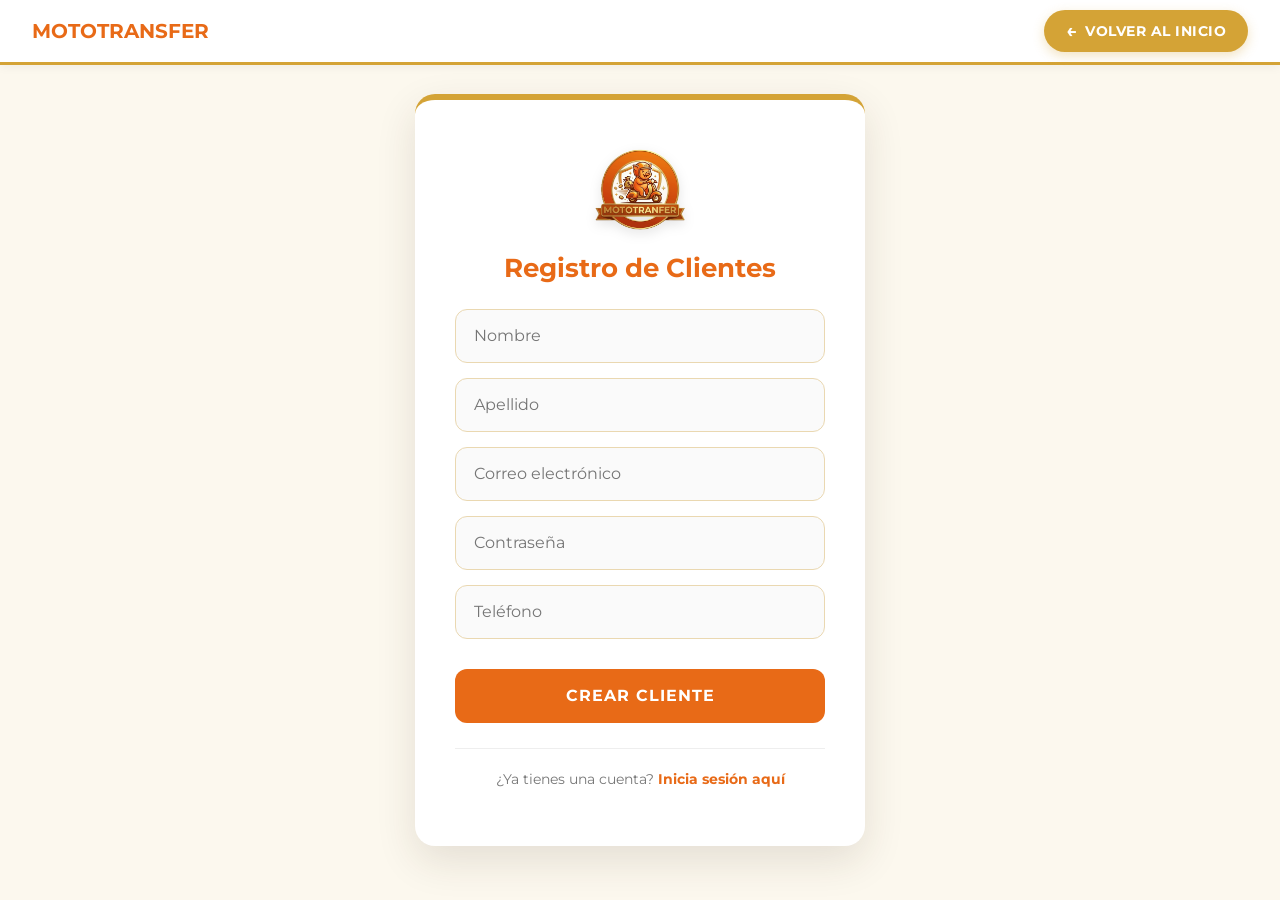
==== index.html @ 72218c3f "Actualizacion proyecto a orientacion de objetos" ====
<!DOCTYPE html>
<html lang="es">
<head>
    <meta charset="UTF-8">
    <meta name="viewport" content="width=device-width, initial-scale=1.0">
    <title>MotoTransfer | Registro</title>
    <link rel="shortcut icon" href="ICONs/Moto48x48.png" type="image/x-icon">
    <link href="https://cdn.jsdelivr.net/npm/bootstrap@5.3.3/dist/css/bootstrap.min.css" rel="stylesheet">
    <link rel="stylesheet" href="CSS/register.css">
</head>
<body>

    <nav class="navbar navbar-expand-lg bg-body-tertiary">
        <div class="container-fluid">
            <a class="navbar-brand" href="index.html">MotoTransfer</a>
            <button class="navbar-toggler" type="button" data-bs-toggle="collapse" data-bs-target="#navbarNav">
                <span class="navbar-toggler-icon"></span>
            </button>
            <div class="collapse navbar-collapse" id="navbarNav">
                <div class="navbar-nav ms-auto align-items-center">
                    <a class="nav-link nav-return-btn" href="index.html">
                      <span class="arrow">←</span> Volver al Inicio
                    </a>
                </div>
            </div>
        </div>
    </nav>

    <div class="login-wrapper">
        <div class="form-background">
            <div class="logo-container">
                <img src="ICONs/MotoTransfer.png" alt="MotoTransfer Logo" class="login-logo">
            </div>
            
            <h1>Registro de Clientes</h1>
            
            <div id="registroForm">
                <div class="input-group-custom">
                    <input type="text" id="firstName" placeholder="Nombre" required>
                </div>
                <div class="input-group-custom">
                    <input type="text" id="lastName" placeholder="Apellido" required>
                </div>
                <div class="input-group-custom">
                    <input type="email" id="email" placeholder="Correo electrónico" required>
                </div>
                <div class="input-group-custom">
                    <input type="password" id="password" placeholder="Contraseña" required>
                </div>
                <div class="input-group-custom">
                    <input type="tel" id="phone" placeholder="Teléfono" required>
                </div>
                
                <button id="btnGuardar" class="btn-submit">CREAR CLIENTE</button>
            </div>

            <div class="login-footer">
                <p>¿Ya tienes una cuenta? <a href="login.html">Inicia sesión aquí</a></p>
            </div>
        </div>
    </div>

    <script src="JS/register.js"></script>
    <script src="https://cdn.jsdelivr.net/npm/bootstrap@5.3.3/dist/js/bootstrap.bundle.min.js"></script>
</body>
</html>
---- CSS/register.css ----
@import url('https://fonts.googleapis.com/css2?family=Montserrat:wght@400;600;700&display=swap');

* {
    box-sizing: border-box;
}

body {
    background-color: #FCF8EE;
    font-family: 'Montserrat', sans-serif;
    margin: 0;
    padding: 0;
}

.navbar.bg-body-tertiary {
    position: fixed;
    top: 0;
    width: 100%;
    z-index: 1000;
    background-color: #ffffff !important;
    border-bottom: 3px solid #D4A336;
    box-shadow: 0 2px 10px rgba(0,0,0,0.05);
    padding: 10px 0;
}

.navbar-brand {
    color: #E86A17 !important;
    font-weight: 700;
    text-transform: uppercase;
    margin-left: 20px;
}

.nav-link {
    color: #3D2616 !important;
    font-weight: 600;
    margin-right: 20px;
}

.nav-return-btn {
    background-color: #D4A336 !important;
    color: #ffffff !important;
    padding: 8px 22px !important;
    border-radius: 50px !important;
    font-weight: 700 !important;
    font-size: 0.85rem !important;
    text-transform: uppercase;
    letter-spacing: 0.5px;
    box-shadow: 0 4px 12px rgba(212, 163, 54, 0.3);
    transition: all 0.3s ease !important;
    display: flex;
    align-items: center;
    gap: 8px; 
}

.nav-return-btn .arrow {
    transition: transform 0.3s ease;
    font-size: 1.1rem;
}

.nav-return-btn:hover {
    background-color: #3D2616 !important;
    color: #ffffff !important;
    transform: translateY(-2px);
    box-shadow: 0 6px 15px rgba(0, 0, 0, 0.15);
}

.nav-return-btn:hover .arrow {
    transform: translateX(-5px);
}

@media (max-width: 991px) {
    .nav-return-btn {
        margin-top: 10px;
        justify-content: center;
        width: 100%;
    }
}

.login-wrapper {
    display: flex;
    justify-content: center;
    align-items: center;
    min-height: 100vh;
    padding-top: 80px; /* Un poco más de espacio superior por el navbar fijo */
    padding-bottom: 40px;
}

.form-background {
    background-color: #ffffff;
    padding: 40px;
    border-radius: 20px;
    box-shadow: 0 15px 40px rgba(61, 38, 22, 0.12);
    border-top: 6px solid #D4A336;
    width: 100%;
    max-width: 450px; /* Ligeramente más ancho que el login por la cantidad de inputs */
    text-align: center;
}

.logo-container {
    margin-bottom: 15px;
}

.login-logo {
    width: 180px;
    height: auto;
    filter: drop-shadow(0 4px 6px rgba(0,0,0,0.1));
}

h1 {
    color: #E86A17;
    font-weight: 700;
    font-size: 1.6rem;
    margin-bottom: 25px;
}

.input-group-custom {
    margin-bottom: 15px;
}

input {
    width: 100%;
    padding: 14px 18px;
    border: 1px solid #EAD8B1;
    border-radius: 12px;
    outline: none;
    font-size: 1rem;
    transition: all 0.3s ease;
    background-color: #fafafa;
}

input:focus {
    border-color: #E86A17;
    box-shadow: 0 0 0 4px rgba(232, 106, 23, 0.1);
    background-color: #fff;
}

.btn-submit {
    width: 100%;
    background-color: #E86A17;
    color: white;
    padding: 15px;
    border: none;
    border-radius: 12px;
    font-weight: 700;
    font-size: 1rem;
    text-transform: uppercase;
    letter-spacing: 1px;
    cursor: pointer;
    margin-top: 15px;
    transition: all 0.3s ease;
}

.btn-submit:hover {
    background-color: #D4A336;
    transform: translateY(-2px);
    box-shadow: 0 5px 15px rgba(212, 163, 54, 0.4);
}

.login-footer {
    margin-top: 25px;
    border-top: 1px solid #eee;
    padding-top: 20px;
}

.login-footer p {
    color: #777;
    font-size: 0.9rem;
}

.login-footer a {
    color: #E86A17;
    text-decoration: none;
    font-weight: 700;
    transition: color 0.3s ease;
}

.login-footer a:hover {
    color: #D4A336;
    text-decoration: underline;
}
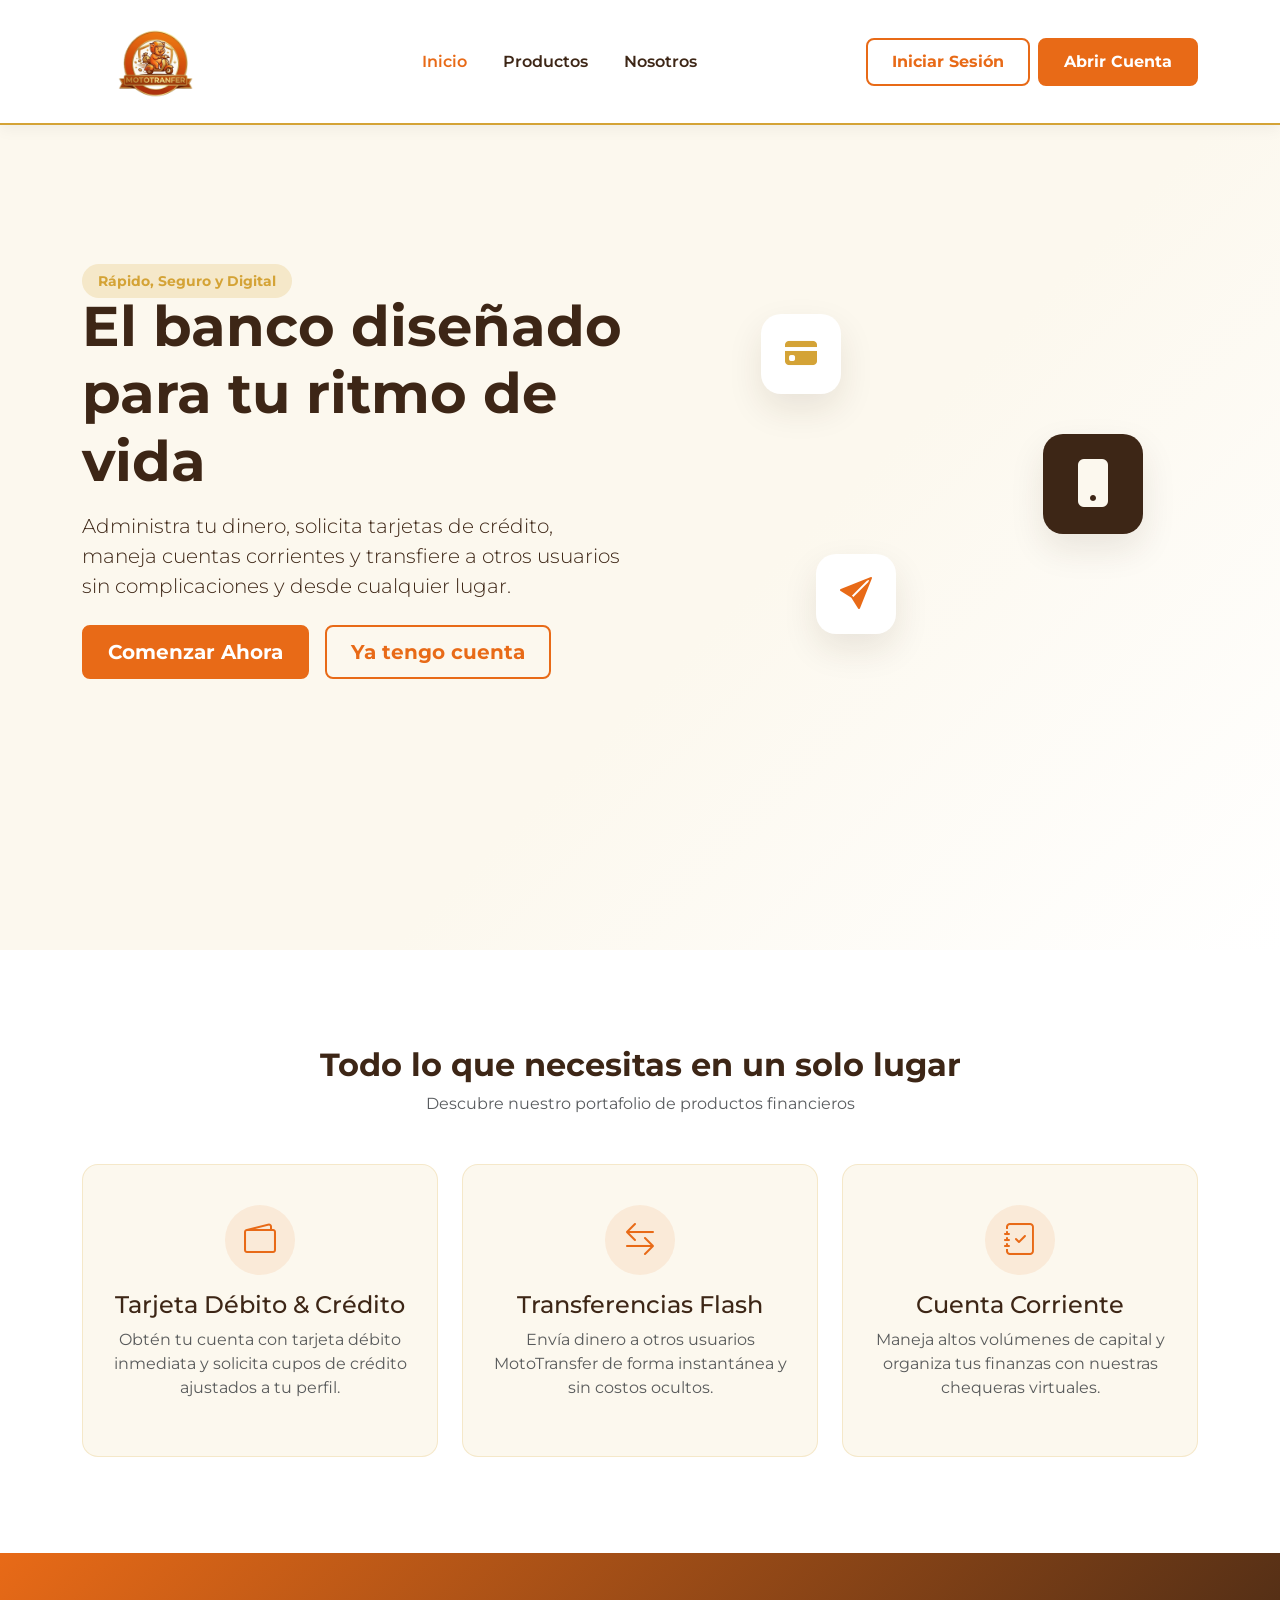
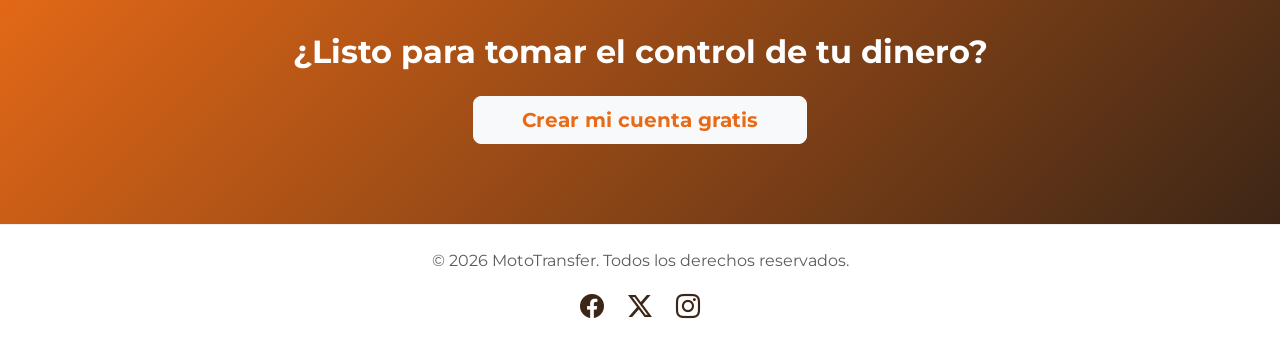
==== commit 9fa892f1: "Actualizacion dashboard con POO" ====
--- a/index.html
+++ b/index.html
@@ -3,64 +3,109 @@
 <head>
     <meta charset="UTF-8">
     <meta name="viewport" content="width=device-width, initial-scale=1.0">
-    <title>MotoTransfer | Registro</title>
+    <title>MotoTransfer | Tu Banco en Movimiento</title>
     <link rel="shortcut icon" href="ICONs/Moto48x48.png" type="image/x-icon">
     <link href="https://cdn.jsdelivr.net/npm/bootstrap@5.3.3/dist/css/bootstrap.min.css" rel="stylesheet">
-    <link rel="stylesheet" href="CSS/register.css">
+    <link rel="stylesheet" href="https://cdn.jsdelivr.net/npm/bootstrap-icons@1.11.3/font/bootstrap-icons.min.css">
+    <link rel="stylesheet" href="CSS/index.css">
 </head>
 <body>
 
-    <nav class="navbar navbar-expand-lg bg-body-tertiary">
-        <div class="container-fluid">
-            <a class="navbar-brand" href="index.html">MotoTransfer</a>
+    <nav class="navbar navbar-expand-lg bg-body-tertiary fixed-top">
+        <div class="container">
+            <a class="navbar-brand" href="index.html">
+                <img src="ICONs/MotoTransfer.png" alt="MotoTransfer" height="80" class="d-inline-block align-text-top me-2" onerror="this.src=''; this.alt='MotoTransfer'; this.style.color='#E86A17'; this.style.fontWeight='bold'; this.style.border='none';"> 
+            </a>
             <button class="navbar-toggler" type="button" data-bs-toggle="collapse" data-bs-target="#navbarNav">
-                <span class="navbar-toggler-icon"></span>
+                <span class=\"navbar-toggler-icon\"></span>
             </button>
             <div class="collapse navbar-collapse" id="navbarNav">
-                <div class="navbar-nav ms-auto align-items-center">
-                    <a class="nav-link nav-return-btn" href="index.html">
-                      <span class="arrow">←</span> Volver al Inicio
-                    </a>
+                <ul class="navbar-nav mx-auto">
+                    <li class="nav-item"><a class="nav-link active" href="#inicio">Inicio</a></li>
+                    <li class="nav-item"><a class="nav-link" href="index.html#productos">Productos</a></li>
+                    <li class="nav-item"><a class="nav-link" href="nosotros.html">Nosotros</a></li>
+                </ul>
+                <div class="d-flex gap-2">
+                    <a href="login.html" class="btn btn-outline-primary-custom">Iniciar Sesión</a>
+                    <a href="register.html" class="btn btn-primary-custom">Abrir Cuenta</a>
                 </div>
             </div>
         </div>
     </nav>
 
-    <div class="login-wrapper">
-        <div class="form-background">
-            <div class="logo-container">
-                <img src="ICONs/MotoTransfer.png" alt="MotoTransfer Logo" class="login-logo">
-            </div>
-            
-            <h1>Registro de Clientes</h1>
-            
-            <div id="registroForm">
-                <div class="input-group-custom">
-                    <input type="text" id="firstName" placeholder="Nombre" required>
+    <section id="inicio" class="hero-section">
+        <div class="container">
+            <div class="row align-items-center min-vh-100 pt-5">
+                <div class="col-lg-6 hero-text">
+                    <span class="badge-custom mb-3">Rápido, Seguro y Digital</span>
+                    <h1 class="display-4 fw-bold">El banco diseñado para tu ritmo de vida</h1>
+                    <p class="lead mt-3 mb-4">Administra tu dinero, solicita tarjetas de crédito, maneja cuentas corrientes y transfiere a otros usuarios sin complicaciones y desde cualquier lugar.</p>
+                    <div class="d-flex gap-3">
+                        <a href="register.html" class="btn btn-primary-custom btn-lg">Comenzar Ahora</a>
+                        <a href="login.html" class="btn btn-outline-primary-custom btn-lg">Ya tengo cuenta</a>
+                    </div>
                 </div>
-                <div class="input-group-custom">
-                    <input type="text" id="lastName" placeholder="Apellido" required>
+                <div class="col-lg-6 text-center mt-5 mt-lg-0">
+                    <div class="hero-image-placeholder">
+                        <div class="floating-card card-1"><i class="bi bi-credit-card-fill"></i></div>
+                        <div class="floating-card card-2"><i class="bi bi-phone-fill"></i></div>
+                        <div class="floating-card card-3"><i class="bi bi-send-fill"></i></div>
+                    </div>
                 </div>
-                <div class="input-group-custom">
-                    <input type="email" id="email" placeholder="Correo electrónico" required>
-                </div>
-                <div class="input-group-custom">
-                    <input type="password" id="password" placeholder="Contraseña" required>
-                </div>
-                <div class="input-group-custom">
-                    <input type="tel" id="phone" placeholder="Teléfono" required>
-                </div>
-                
-                <button id="btnGuardar" class="btn-submit">CREAR CLIENTE</button>
-            </div>
-
-            <div class="login-footer">
-                <p>¿Ya tienes una cuenta? <a href="login.html">Inicia sesión aquí</a></p>
             </div>
         </div>
-    </div>
+    </section>
 
-    <script src="JS/register.js"></script>
+    <section id="productos" class="py-5 bg-white">
+        <div class="container py-5">
+            <div class="text-center mb-5">
+                <h2 class="fw-bold text-dark-custom">Todo lo que necesitas en un solo lugar</h2>
+                <p class="text-muted">Descubre nuestro portafolio de productos financieros</p>
+            </div>
+            <div class="row g-4">
+                <div class="col-md-4">
+                    <div class="feature-card text-center h-100">
+                        <div class="icon-wrapper mb-3"><i class="bi bi-wallet2"></i></div>
+                        <h4>Tarjeta Débito & Crédito</h4>
+                        <p class="text-muted">Obtén tu cuenta con tarjeta débito inmediata y solicita cupos de crédito ajustados a tu perfil.</p>
+                    </div>
+                </div>
+                <div class="col-md-4">
+                    <div class="feature-card text-center h-100">
+                        <div class="icon-wrapper mb-3"><i class="bi bi-arrow-left-right"></i></div>
+                        <h4>Transferencias Flash</h4>
+                        <p class="text-muted">Envía dinero a otros usuarios MotoTransfer de forma instantánea y sin costos ocultos.</p>
+                    </div>
+                </div>
+                <div class="col-md-4">
+                    <div class="feature-card text-center h-100">
+                        <div class="icon-wrapper mb-3"><i class="bi bi-journal-check"></i></div>
+                        <h4>Cuenta Corriente</h4>
+                        <p class="text-muted">Maneja altos volúmenes de capital y organiza tus finanzas con nuestras chequeras virtuales.</p>
+                    </div>
+                </div>
+            </div>
+        </div>
+    </section>
+
+    <section class="cta-section text-center">
+        <div class="container">
+            <h2 class="fw-bold text-white mb-4">¿Listo para tomar el control de tu dinero?</h2>
+            <a href="register.html" class="btn btn-light btn-lg fw-bold text-orange px-5">Crear mi cuenta gratis</a>
+        </div>
+    </section>
+
+    <footer class="footer py-4">
+        <div class="container text-center">
+            <p class="mb-0 text-muted">&copy; 2026 MotoTransfer. Todos los derechos reservados.</p>
+            <div class="social-links mt-3">
+                <a href="#"><i class="bi bi-facebook"></i></a>
+                <a href="#"><i class="bi bi-twitter-x"></i></a>
+                <a href="#"><i class="bi bi-instagram"></i></a>
+            </div>
+        </div>
+    </footer>
+
     <script src="https://cdn.jsdelivr.net/npm/bootstrap@5.3.3/dist/js/bootstrap.bundle.min.js"></script>
 </body>
 </html>
--- a/CSS/index.css
+++ b/CSS/index.css
@@ -0,0 +1,179 @@
+@import url('https://fonts.googleapis.com/css2?family=Montserrat:wght@400;600;700;800&display=swap');
+
+:root {
+    --color-fondo: #FCF8EE;
+    --color-naranja: #E86A17;
+    --color-naranja-hover: #c95912;
+    --color-dorado: #D4A336;
+    --color-oscuro: #3D2616;
+    --color-blanco: #ffffff;
+}
+
+body {
+    font-family: 'Montserrat', sans-serif;
+    background-color: var(--color-fondo);
+    color: var(--color-oscuro);
+    overflow-x: hidden;
+}
+
+.text-dark-custom { color: var(--color-oscuro) !important; }
+.text-orange { color: var(--color-naranja) !important; }
+
+.navbar {
+    background-color: var(--color-blanco) !important;
+    border-bottom: 2px solid var(--color-dorado);
+    box-shadow: 0 4px 15px rgba(0,0,0,0.05);
+    padding: 15px 0;
+}
+
+.nav-link {
+    color: var(--color-oscuro) !important;
+    font-weight: 600;
+    margin: 0 10px;
+    transition: color 0.3s ease;
+}
+
+.nav-link:hover, .nav-link.active {
+    color: var(--color-naranja) !important;
+}
+
+.btn-primary-custom {
+    background-color: var(--color-naranja);
+    color: var(--color-blanco);
+    border: 2px solid var(--color-naranja);
+    font-weight: 700;
+    border-radius: 8px;
+    padding: 10px 24px;
+    transition: all 0.3s ease;
+}
+
+.btn-primary-custom:hover {
+    background-color: var(--color-naranja-hover);
+    border-color: var(--color-naranja-hover);
+    color: var(--color-blanco);
+    transform: translateY(-2px);
+    box-shadow: 0 5px 15px rgba(232, 106, 23, 0.3);
+}
+
+.btn-outline-primary-custom {
+    background-color: transparent;
+    color: var(--color-naranja);
+    border: 2px solid var(--color-naranja);
+    font-weight: 700;
+    border-radius: 8px;
+    padding: 10px 24px;
+    transition: all 0.3s ease;
+}
+
+.btn-outline-primary-custom:hover {
+    background-color: var(--color-naranja);
+    color: var(--color-blanco);
+}
+
+.hero-section {
+    background: linear-gradient(135deg, var(--color-fondo) 60%, #fff 100%);
+    position: relative;
+    padding-bottom: 50px;
+}
+
+.badge-custom {
+    background-color: rgba(212, 163, 54, 0.2);
+    color: var(--color-dorado);
+    padding: 8px 16px;
+    border-radius: 50px;
+    font-weight: 700;
+    font-size: 0.9rem;
+}
+
+.hero-text h1 {
+    color: var(--color-oscuro);
+    line-height: 1.2;
+}
+
+.hero-image-placeholder {
+    position: relative;
+    height: 400px;
+    display: flex;
+    justify-content: center;
+    align-items: center;
+}
+
+.floating-card {
+    position: absolute;
+    width: 80px;
+    height: 80px;
+    background: var(--color-blanco);
+    border-radius: 20px;
+    display: flex;
+    justify-content: center;
+    align-items: center;
+    font-size: 2rem;
+    color: var(--color-naranja);
+    box-shadow: 0 15px 35px rgba(61, 38, 22, 0.1);
+    animation: float 4s ease-in-out infinite;
+}
+
+.card-1 { top: 10%; left: 20%; animation-delay: 0s; color: var(--color-dorado); }
+.card-2 { top: 40%; right: 10%; animation-delay: 1s; width: 100px; height: 100px; font-size: 3rem; background: var(--color-oscuro); color: var(--color-fondo);}
+.card-3 { bottom: 10%; left: 30%; animation-delay: 2s; }
+
+@keyframes float {
+    0% { transform: translateY(0px); }
+    50% { transform: translateY(-20px); }
+    100% { transform: translateY(0px); }
+}
+
+.feature-card {
+    background: var(--color-fondo);
+    padding: 40px 30px;
+    border-radius: 16px;
+    border: 1px solid rgba(212, 163, 54, 0.2);
+    transition: all 0.3s ease;
+}
+
+.feature-card:hover {
+    transform: translateY(-10px);
+    box-shadow: 0 20px 40px rgba(0,0,0,0.08);
+    background: var(--color-blanco);
+    border-color: var(--color-dorado);
+}
+
+.icon-wrapper {
+    width: 70px;
+    height: 70px;
+    background-color: rgba(232, 106, 23, 0.1);
+    color: var(--color-naranja);
+    font-size: 2rem;
+    border-radius: 50%;
+    display: flex;
+    justify-content: center;
+    align-items: center;
+    margin: 0 auto;
+    transition: all 0.3s ease;
+}
+
+.feature-card:hover .icon-wrapper {
+    background-color: var(--color-naranja);
+    color: var(--color-blanco);
+}
+
+.cta-section {
+    background: linear-gradient(135deg, var(--color-naranja) 0%, var(--color-oscuro) 100%);
+    padding: 80px 0;
+}
+
+.footer {
+    background-color: var(--color-blanco);
+    border-top: 1px solid #eee;
+}
+
+.social-links a {
+    color: var(--color-oscuro);
+    font-size: 1.5rem;
+    margin: 0 10px;
+    transition: color 0.3s;
+}
+
+.social-links a:hover {
+    color: var(--color-naranja);
+}
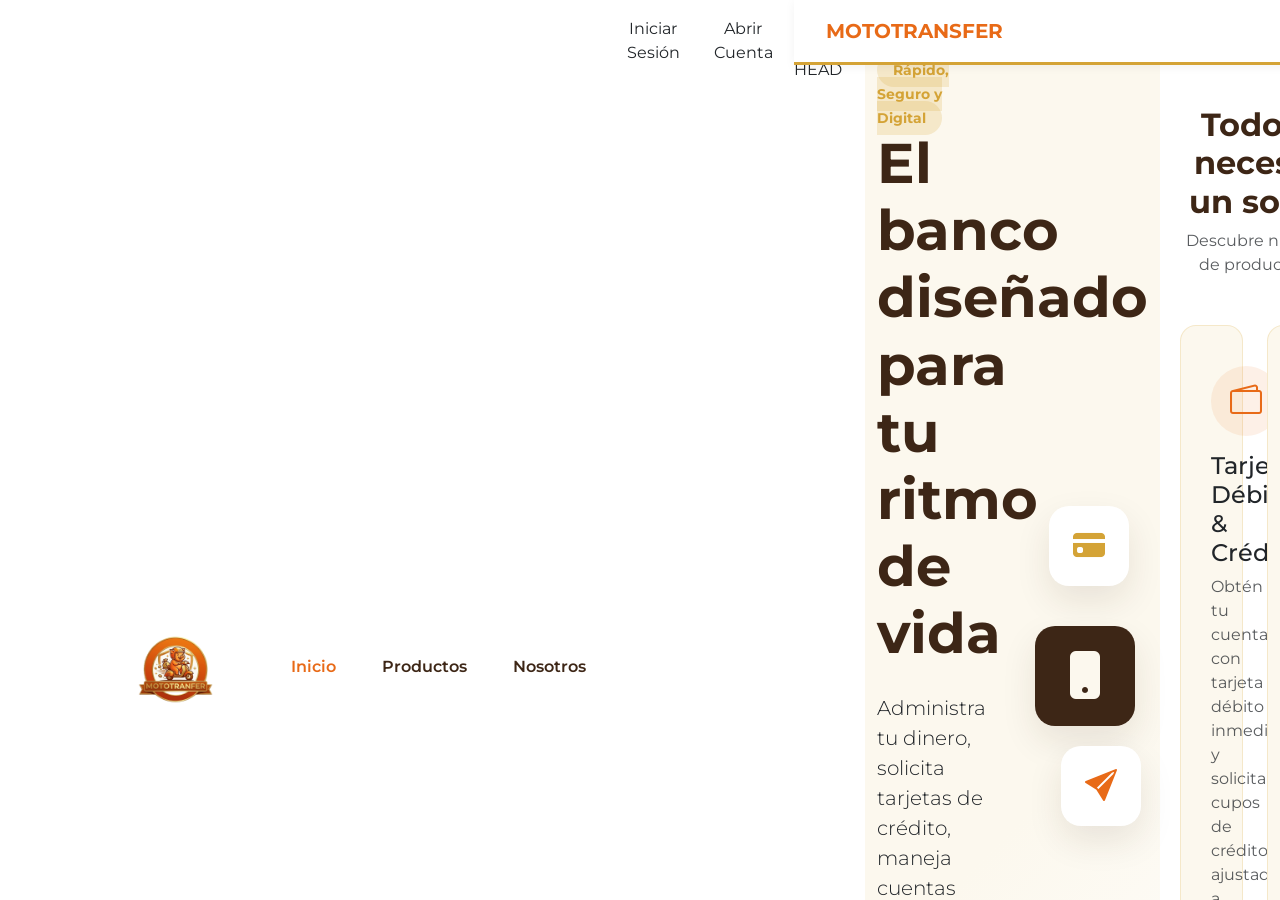
==== commit dc51f4c1: "Actualizacion dashboard con POO" ====
--- a/index.html
+++ b/index.html
@@ -3,6 +3,7 @@
 <head>
     <meta charset="UTF-8">
     <meta name="viewport" content="width=device-width, initial-scale=1.0">
+<<<<<<< HEAD
     <title>MotoTransfer | Tu Banco en Movimiento</title>
     <link rel="shortcut icon" href="ICONs/Moto48x48.png" type="image/x-icon">
     <link href="https://cdn.jsdelivr.net/npm/bootstrap@5.3.3/dist/css/bootstrap.min.css" rel="stylesheet">
@@ -28,11 +29,32 @@
                 <div class="d-flex gap-2">
                     <a href="login.html" class="btn btn-outline-primary-custom">Iniciar Sesión</a>
                     <a href="register.html" class="btn btn-primary-custom">Abrir Cuenta</a>
+=======
+    <title>MotoTransfer | Registro</title>
+    <link rel="shortcut icon" href="ICONs/Moto48x48.png" type="image/x-icon">
+    <link href="https://cdn.jsdelivr.net/npm/bootstrap@5.3.3/dist/css/bootstrap.min.css" rel="stylesheet">
+    <link rel="stylesheet" href="CSS/register.css">
+</head>
+<body>
+
+    <nav class="navbar navbar-expand-lg bg-body-tertiary">
+        <div class="container-fluid">
+            <a class="navbar-brand" href="index.html">MotoTransfer</a>
+            <button class="navbar-toggler" type="button" data-bs-toggle="collapse" data-bs-target="#navbarNav">
+                <span class="navbar-toggler-icon"></span>
+            </button>
+            <div class="collapse navbar-collapse" id="navbarNav">
+                <div class="navbar-nav ms-auto align-items-center">
+                    <a class="nav-link nav-return-btn" href="index.html">
+                      <span class="arrow">←</span> Volver al Inicio
+                    </a>
+>>>>>>> 72218c3f4b4b2b1ce2e96951dd43e92c07ae6365
                 </div>
             </div>
         </div>
     </nav>
 
+<<<<<<< HEAD
     <section id="inicio" class="hero-section">
         <div class="container">
             <div class="row align-items-center min-vh-100 pt-5">
@@ -106,6 +128,43 @@
         </div>
     </footer>
 
+=======
+    <div class="login-wrapper">
+        <div class="form-background">
+            <div class="logo-container">
+                <img src="ICONs/MotoTransfer.png" alt="MotoTransfer Logo" class="login-logo">
+            </div>
+            
+            <h1>Registro de Clientes</h1>
+            
+            <div id="registroForm">
+                <div class="input-group-custom">
+                    <input type="text" id="firstName" placeholder="Nombre" required>
+                </div>
+                <div class="input-group-custom">
+                    <input type="text" id="lastName" placeholder="Apellido" required>
+                </div>
+                <div class="input-group-custom">
+                    <input type="email" id="email" placeholder="Correo electrónico" required>
+                </div>
+                <div class="input-group-custom">
+                    <input type="password" id="password" placeholder="Contraseña" required>
+                </div>
+                <div class="input-group-custom">
+                    <input type="tel" id="phone" placeholder="Teléfono" required>
+                </div>
+                
+                <button id="btnGuardar" class="btn-submit">CREAR CLIENTE</button>
+            </div>
+
+            <div class="login-footer">
+                <p>¿Ya tienes una cuenta? <a href="login.html">Inicia sesión aquí</a></p>
+            </div>
+        </div>
+    </div>
+
+    <script src="JS/register.js"></script>
+>>>>>>> 72218c3f4b4b2b1ce2e96951dd43e92c07ae6365
     <script src="https://cdn.jsdelivr.net/npm/bootstrap@5.3.3/dist/js/bootstrap.bundle.min.js"></script>
 </body>
 </html>
--- a/CSS/register.css
+++ b/CSS/register.css
@@ -0,0 +1,179 @@
+@import url('https://fonts.googleapis.com/css2?family=Montserrat:wght@400;600;700&display=swap');
+
+* {
+    box-sizing: border-box;
+}
+
+body {
+    background-color: #FCF8EE;
+    font-family: 'Montserrat', sans-serif;
+    margin: 0;
+    padding: 0;
+}
+
+.navbar.bg-body-tertiary {
+    position: fixed;
+    top: 0;
+    width: 100%;
+    z-index: 1000;
+    background-color: #ffffff !important;
+    border-bottom: 3px solid #D4A336;
+    box-shadow: 0 2px 10px rgba(0,0,0,0.05);
+    padding: 10px 0;
+}
+
+.navbar-brand {
+    color: #E86A17 !important;
+    font-weight: 700;
+    text-transform: uppercase;
+    margin-left: 20px;
+}
+
+.nav-link {
+    color: #3D2616 !important;
+    font-weight: 600;
+    margin-right: 20px;
+}
+
+.nav-return-btn {
+    background-color: #D4A336 !important;
+    color: #ffffff !important;
+    padding: 8px 22px !important;
+    border-radius: 50px !important;
+    font-weight: 700 !important;
+    font-size: 0.85rem !important;
+    text-transform: uppercase;
+    letter-spacing: 0.5px;
+    box-shadow: 0 4px 12px rgba(212, 163, 54, 0.3);
+    transition: all 0.3s ease !important;
+    display: flex;
+    align-items: center;
+    gap: 8px; 
+}
+
+.nav-return-btn .arrow {
+    transition: transform 0.3s ease;
+    font-size: 1.1rem;
+}
+
+.nav-return-btn:hover {
+    background-color: #3D2616 !important;
+    color: #ffffff !important;
+    transform: translateY(-2px);
+    box-shadow: 0 6px 15px rgba(0, 0, 0, 0.15);
+}
+
+.nav-return-btn:hover .arrow {
+    transform: translateX(-5px);
+}
+
+@media (max-width: 991px) {
+    .nav-return-btn {
+        margin-top: 10px;
+        justify-content: center;
+        width: 100%;
+    }
+}
+
+.login-wrapper {
+    display: flex;
+    justify-content: center;
+    align-items: center;
+    min-height: 100vh;
+    padding-top: 80px; /* Un poco más de espacio superior por el navbar fijo */
+    padding-bottom: 40px;
+}
+
+.form-background {
+    background-color: #ffffff;
+    padding: 40px;
+    border-radius: 20px;
+    box-shadow: 0 15px 40px rgba(61, 38, 22, 0.12);
+    border-top: 6px solid #D4A336;
+    width: 100%;
+    max-width: 450px; /* Ligeramente más ancho que el login por la cantidad de inputs */
+    text-align: center;
+}
+
+.logo-container {
+    margin-bottom: 15px;
+}
+
+.login-logo {
+    width: 180px;
+    height: auto;
+    filter: drop-shadow(0 4px 6px rgba(0,0,0,0.1));
+}
+
+h1 {
+    color: #E86A17;
+    font-weight: 700;
+    font-size: 1.6rem;
+    margin-bottom: 25px;
+}
+
+.input-group-custom {
+    margin-bottom: 15px;
+}
+
+input {
+    width: 100%;
+    padding: 14px 18px;
+    border: 1px solid #EAD8B1;
+    border-radius: 12px;
+    outline: none;
+    font-size: 1rem;
+    transition: all 0.3s ease;
+    background-color: #fafafa;
+}
+
+input:focus {
+    border-color: #E86A17;
+    box-shadow: 0 0 0 4px rgba(232, 106, 23, 0.1);
+    background-color: #fff;
+}
+
+.btn-submit {
+    width: 100%;
+    background-color: #E86A17;
+    color: white;
+    padding: 15px;
+    border: none;
+    border-radius: 12px;
+    font-weight: 700;
+    font-size: 1rem;
+    text-transform: uppercase;
+    letter-spacing: 1px;
+    cursor: pointer;
+    margin-top: 15px;
+    transition: all 0.3s ease;
+}
+
+.btn-submit:hover {
+    background-color: #D4A336;
+    transform: translateY(-2px);
+    box-shadow: 0 5px 15px rgba(212, 163, 54, 0.4);
+}
+
+.login-footer {
+    margin-top: 25px;
+    border-top: 1px solid #eee;
+    padding-top: 20px;
+}
+
+.login-footer p {
+    color: #777;
+    font-size: 0.9rem;
+}
+
+.login-footer a {
+    color: #E86A17;
+    text-decoration: none;
+    font-weight: 700;
+    transition: color 0.3s ease;
+}
+
+.login-footer a:hover {
+    color: #D4A336;
+    text-decoration: underline;
+}
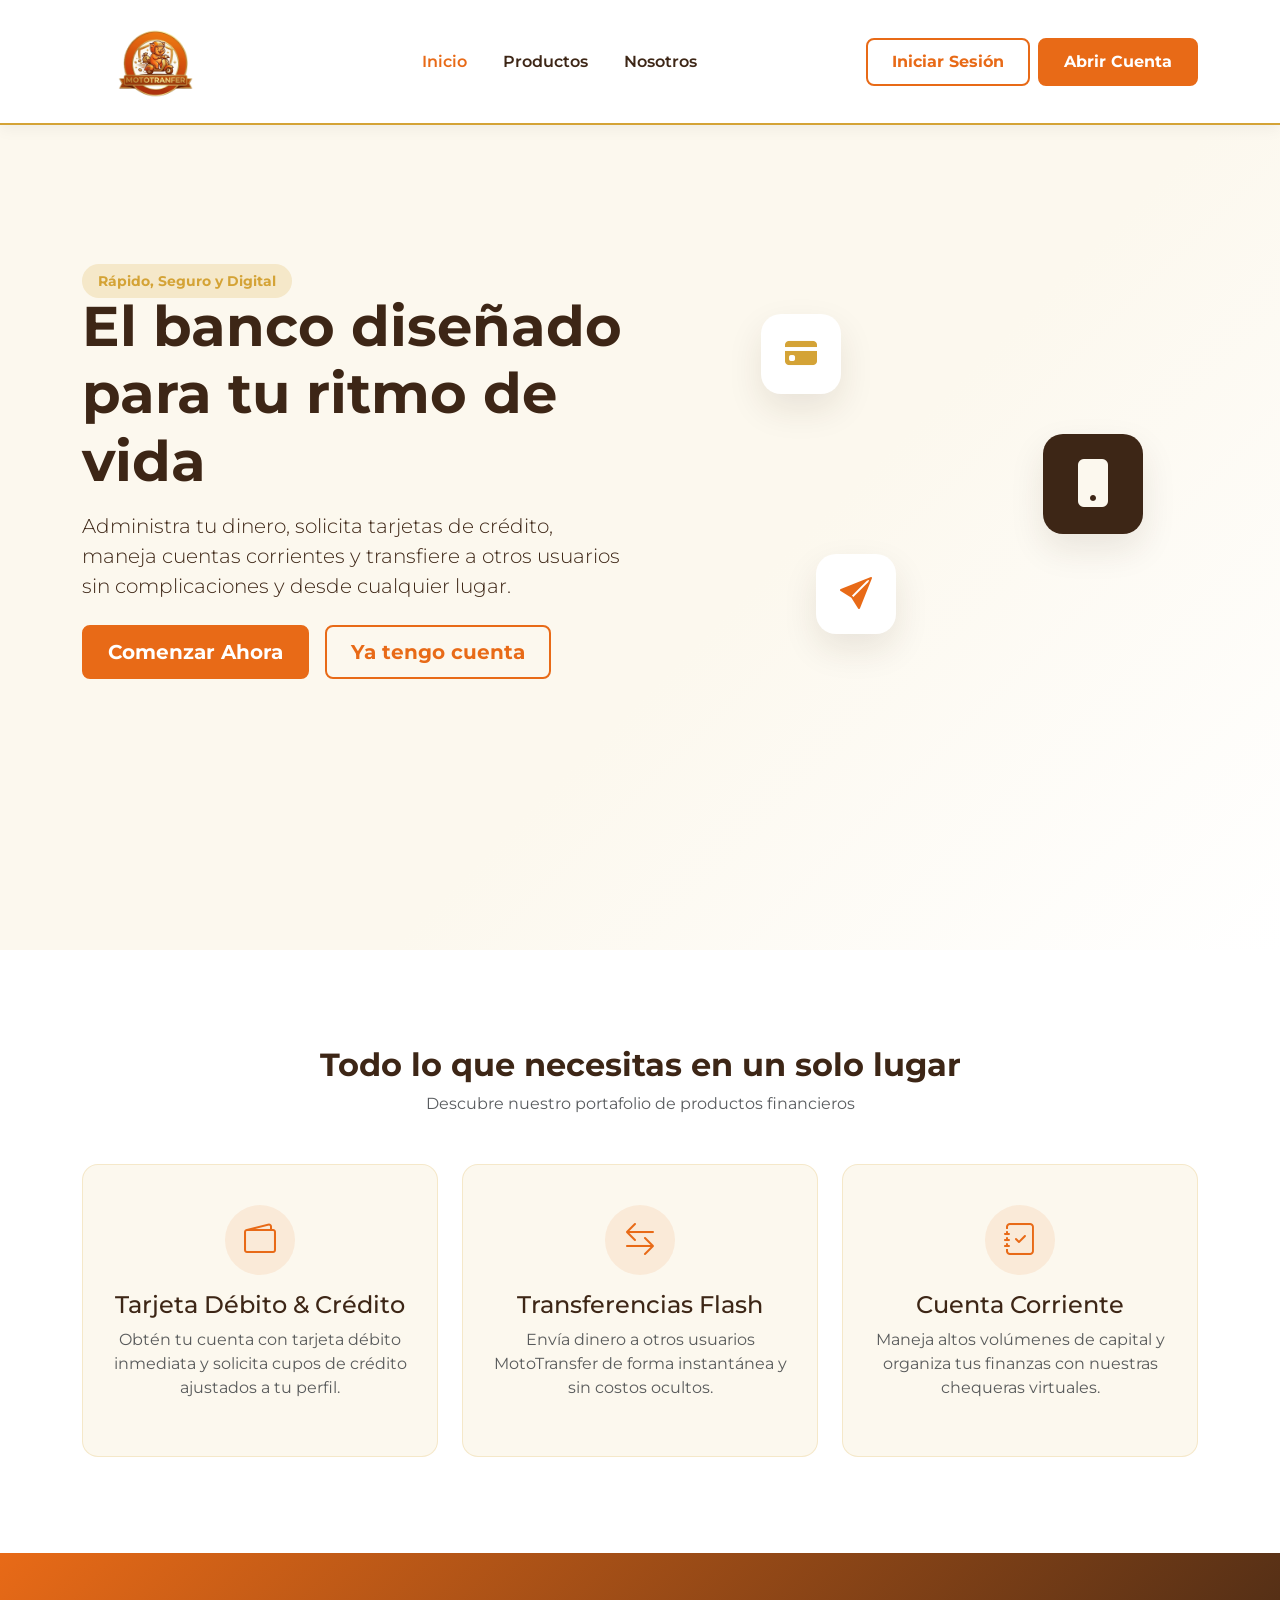
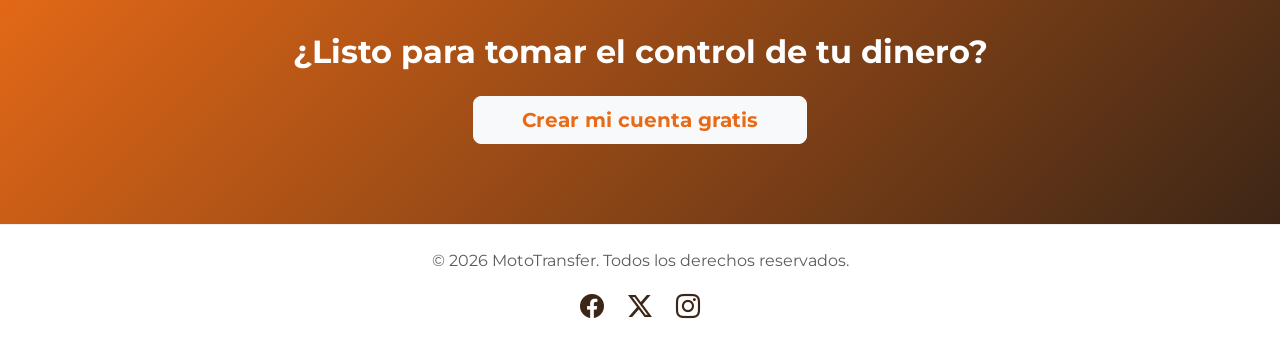
==== commit 2c45b938: "Cambio con POO y ReadMe" ====
--- a/index.html
+++ b/index.html
@@ -3,7 +3,6 @@
 <head>
     <meta charset="UTF-8">
     <meta name="viewport" content="width=device-width, initial-scale=1.0">
-<<<<<<< HEAD
     <title>MotoTransfer | Tu Banco en Movimiento</title>
     <link rel="shortcut icon" href="ICONs/Moto48x48.png" type="image/x-icon">
     <link href="https://cdn.jsdelivr.net/npm/bootstrap@5.3.3/dist/css/bootstrap.min.css" rel="stylesheet">
@@ -29,32 +28,11 @@
                 <div class="d-flex gap-2">
                     <a href="login.html" class="btn btn-outline-primary-custom">Iniciar Sesión</a>
                     <a href="register.html" class="btn btn-primary-custom">Abrir Cuenta</a>
-=======
-    <title>MotoTransfer | Registro</title>
-    <link rel="shortcut icon" href="ICONs/Moto48x48.png" type="image/x-icon">
-    <link href="https://cdn.jsdelivr.net/npm/bootstrap@5.3.3/dist/css/bootstrap.min.css" rel="stylesheet">
-    <link rel="stylesheet" href="CSS/register.css">
-</head>
-<body>
-
-    <nav class="navbar navbar-expand-lg bg-body-tertiary">
-        <div class="container-fluid">
-            <a class="navbar-brand" href="index.html">MotoTransfer</a>
-            <button class="navbar-toggler" type="button" data-bs-toggle="collapse" data-bs-target="#navbarNav">
-                <span class="navbar-toggler-icon"></span>
-            </button>
-            <div class="collapse navbar-collapse" id="navbarNav">
-                <div class="navbar-nav ms-auto align-items-center">
-                    <a class="nav-link nav-return-btn" href="index.html">
-                      <span class="arrow">←</span> Volver al Inicio
-                    </a>
->>>>>>> 72218c3f4b4b2b1ce2e96951dd43e92c07ae6365
                 </div>
             </div>
         </div>
     </nav>
 
-<<<<<<< HEAD
     <section id="inicio" class="hero-section">
         <div class="container">
             <div class="row align-items-center min-vh-100 pt-5">
@@ -128,43 +106,6 @@
         </div>
     </footer>
 
-=======
-    <div class="login-wrapper">
-        <div class="form-background">
-            <div class="logo-container">
-                <img src="ICONs/MotoTransfer.png" alt="MotoTransfer Logo" class="login-logo">
-            </div>
-            
-            <h1>Registro de Clientes</h1>
-            
-            <div id="registroForm">
-                <div class="input-group-custom">
-                    <input type="text" id="firstName" placeholder="Nombre" required>
-                </div>
-                <div class="input-group-custom">
-                    <input type="text" id="lastName" placeholder="Apellido" required>
-                </div>
-                <div class="input-group-custom">
-                    <input type="email" id="email" placeholder="Correo electrónico" required>
-                </div>
-                <div class="input-group-custom">
-                    <input type="password" id="password" placeholder="Contraseña" required>
-                </div>
-                <div class="input-group-custom">
-                    <input type="tel" id="phone" placeholder="Teléfono" required>
-                </div>
-                
-                <button id="btnGuardar" class="btn-submit">CREAR CLIENTE</button>
-            </div>
-
-            <div class="login-footer">
-                <p>¿Ya tienes una cuenta? <a href="login.html">Inicia sesión aquí</a></p>
-            </div>
-        </div>
-    </div>
-
-    <script src="JS/register.js"></script>
->>>>>>> 72218c3f4b4b2b1ce2e96951dd43e92c07ae6365
     <script src="https://cdn.jsdelivr.net/npm/bootstrap@5.3.3/dist/js/bootstrap.bundle.min.js"></script>
 </body>
 </html>
